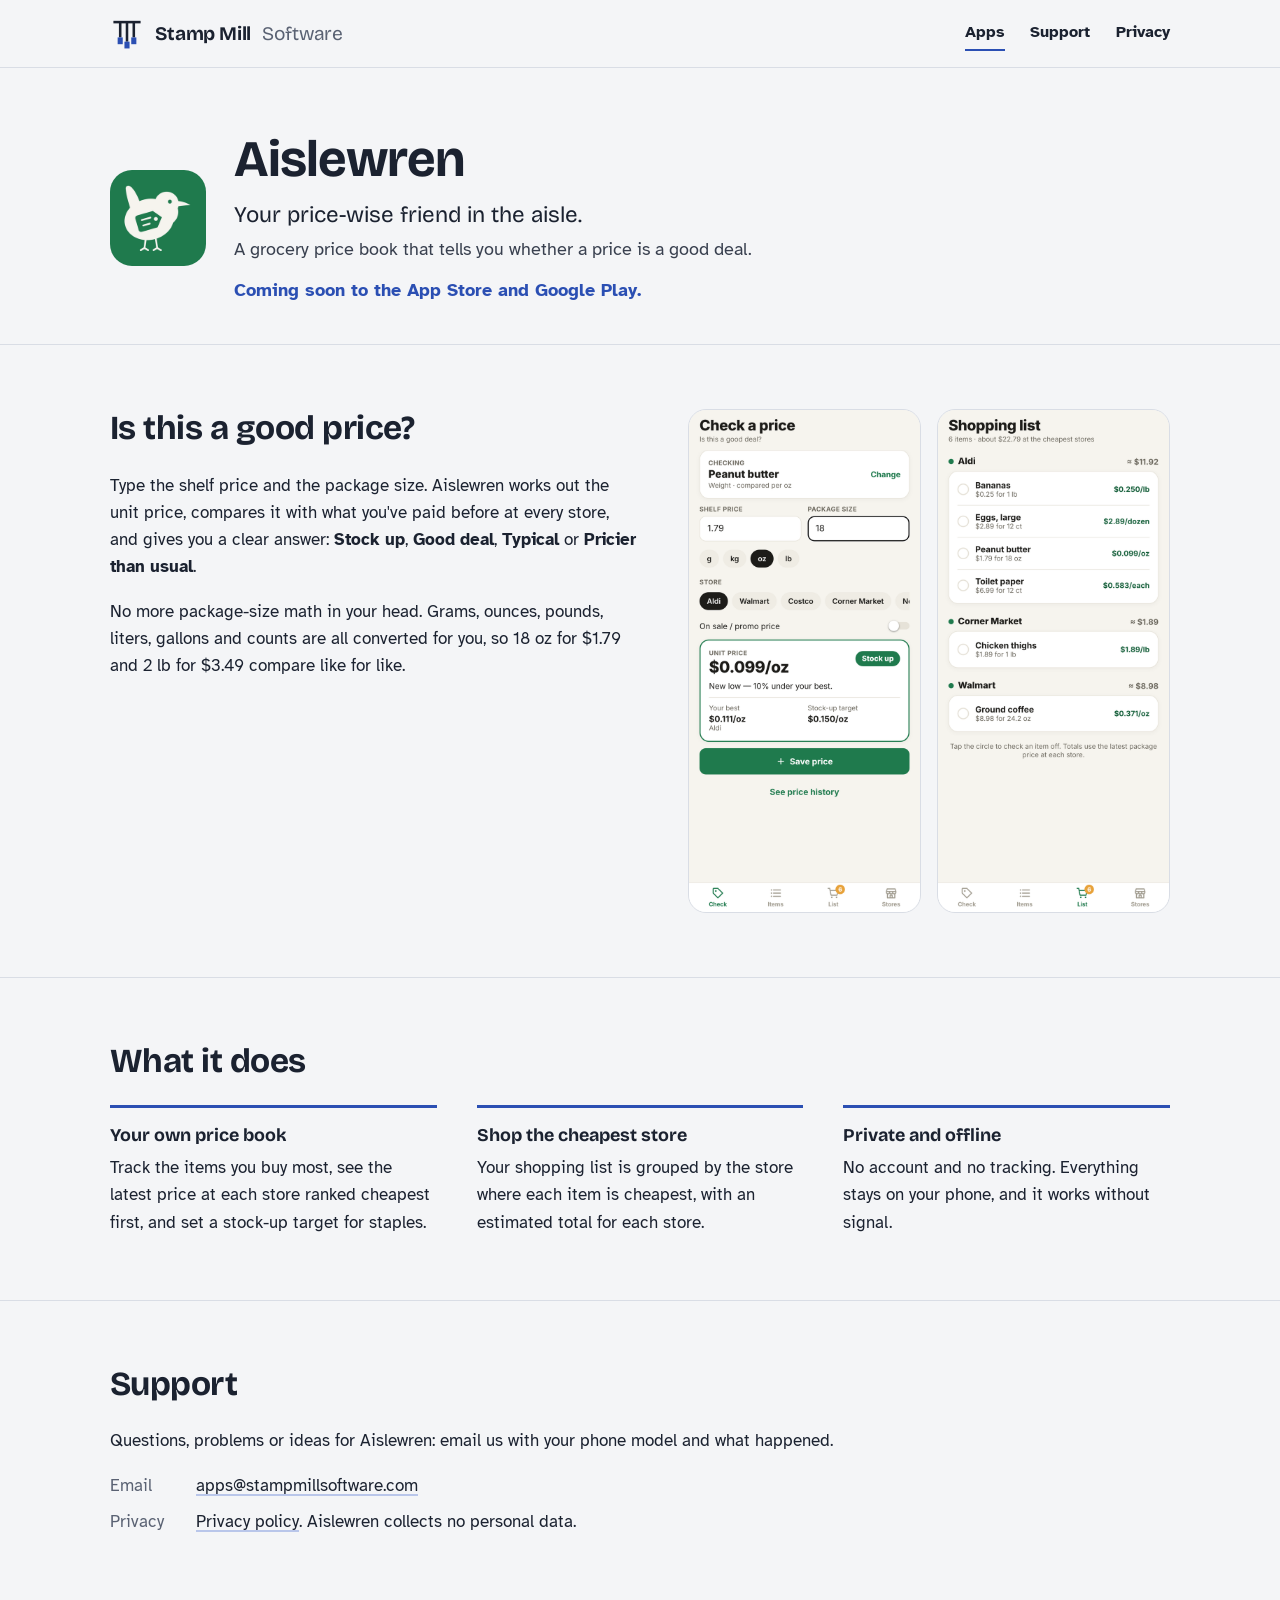
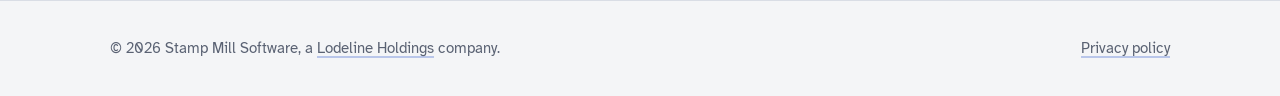
==== aislewren.html @ c4d5f84f "Stamp Mill Software site: home, Aislewren page, privacy policy Co-Authored-By: Claude Opus 5.5 <nore" ====
<!DOCTYPE html>
<html lang="en">
<head>
<meta charset="utf-8">
<meta name="viewport" content="width=device-width, initial-scale=1">
<title>Aislewren · Stamp Mill Software</title>
<meta name="description" content="Aislewren, your price-wise friend in the aisle: a private, offline grocery price book. Type the shelf price and size, and see in seconds whether it&#39;s a good deal.">
<link rel="icon" href="favicon.svg" type="image/svg+xml">
<link rel="preconnect" href="https://fonts.googleapis.com">
<link rel="preconnect" href="https://fonts.gstatic.com" crossorigin>
<link href="https://fonts.googleapis.com/css2?family=Atkinson+Hyperlegible:wght@400;700&family=Bricolage+Grotesque:opsz,wght@12..96,400;12..96,700&display=swap" rel="stylesheet">
<link rel="stylesheet" href="styles.css">
</head>
<body>
<header class="site-header">
  <div class="wrap">
    <a class="brand" href="/">
      <svg class="mark" viewBox="0 0 40 40" aria-hidden="true"><path class="frame" d="M4 6h32"/><line class="stem" x1="12" y1="6" x2="12" y2="24"/><line class="stem" x1="20" y1="6" x2="20" y2="29"/><line class="stem" x1="28" y1="6" x2="28" y2="24"/><rect class="shoe" x="9" y="24" width="6" height="8"/><rect class="shoe" x="17" y="29" width="6" height="8"/><rect class="shoe" x="25" y="24" width="6" height="8"/></svg>
      Stamp Mill <span>Software</span>
    </a>
    <nav class="site-nav" aria-label="Main">
      <a href="/#apps" aria-current="page">Apps</a>
      <a href="/#support">Support</a>
      <a href="privacy.html">Privacy</a>
    </nav>
  </div>
</header>

<main>
  <div class="page-head app-head">
    <div class="wrap">
      <img class="app-icon" src="aislewren-icon.png" width="96" height="96" alt="Aislewren app icon: a wren carrying a price tag">
      <div>
        <h1>Aislewren</h1>
        <p class="slogan">Your price-wise friend in the aisle.</p>
        <p>A grocery price book that tells you whether a price is a good deal.</p>
        <p class="status-line">Coming soon to the App Store and Google Play.</p>
      </div>
    </div>
  </div>

  <section>
    <div class="wrap app-intro">
      <div>
        <h2>Is this a good price?</h2>
        <p>Type the shelf price and the package size. Aislewren works out the unit price, compares it with what you've paid before at every store, and gives you a clear answer: <strong>Stock up</strong>, <strong>Good deal</strong>, <strong>Typical</strong> or <strong>Pricier than usual</strong>.</p>
        <p>No more package-size math in your head. Grams, ounces, pounds, liters, gallons and counts are all converted for you, so 18 oz for $1.79 and 2 lb for $3.49 compare like for like.</p>
      </div>
      <div class="phones">
        <img src="aislewren-check.png" width="330" height="717" alt="Aislewren checking a price for peanut butter: $0.099 per ounce, marked Stock up">
        <img src="aislewren-list.png" width="330" height="717" alt="Aislewren shopping list grouped by the store where each item is cheapest">
      </div>
    </div>
  </section>

  <section>
    <div class="wrap">
      <h2>What it does</h2>
      <div class="principles">
        <div>
          <h3>Your own price book</h3>
          <p>Track the items you buy most, see the latest price at each store ranked cheapest first, and set a stock-up target for staples.</p>
        </div>
        <div>
          <h3>Shop the cheapest store</h3>
          <p>Your shopping list is grouped by the store where each item is cheapest, with an estimated total for each store.</p>
        </div>
        <div>
          <h3>Private and offline</h3>
          <p>No account and no tracking. Everything stays on your phone, and it works without signal.</p>
        </div>
      </div>
    </div>
  </section>

  <section id="support" class="contact">
    <div class="wrap">
      <h2>Support</h2>
      <p>Questions, problems or ideas for Aislewren: email us with your phone model and what happened.</p>
      <dl>
        <dt>Email</dt>
        <dd><a href="mailto:apps@stampmillsoftware.com">apps@stampmillsoftware.com</a></dd>
        <dt>Privacy</dt>
        <dd><a href="privacy.html">Privacy policy</a>. Aislewren collects no personal data.</dd>
      </dl>
    </div>
  </section>
</main>

<footer class="site-footer">
  <div class="wrap">
    <span>© 2026 Stamp Mill Software, a <a href="https://lodelineholdings.com/">Lodeline Holdings</a> company.</span>
    <span><a href="privacy.html">Privacy policy</a></span>
  </div>
</footer>
</body>
</html>
---- styles.css ----
/* Stamp Mill Software: stamp-ink blue on mill paper */
:root {
  --paper: #f4f5f7;
  --rule: #d9dde5;
  --ink: #1b2230;
  --muted: #5a6273;
  --stamp: #2b4fb3;        /* accent: rubber-stamp ink */
  --stamp-pale: #b9c6ea;
  --measure: 66ch;
  --head: "Bricolage Grotesque", "Segoe UI", system-ui, sans-serif;
  --body: "Atkinson Hyperlegible", system-ui, sans-serif;
}

* { box-sizing: border-box; }
html { -webkit-text-size-adjust: 100%; }
body { margin: 0; background: var(--paper); color: var(--ink); font: 400 1.0625rem/1.6 var(--body); }

a { color: var(--ink); text-decoration-color: var(--stamp-pale); text-underline-offset: 3px; text-decoration-thickness: 2px; }
a:hover { text-decoration-color: var(--stamp); }
a:focus-visible { outline: 3px solid var(--stamp); outline-offset: 3px; border-radius: 3px; }

.wrap { width: min(1060px, 100% - 3rem); margin-inline: auto; }

/* Header */
.site-header { border-bottom: 1px solid var(--rule); }
.site-header .wrap { display: flex; align-items: center; justify-content: space-between; gap: 1rem 2rem; padding-block: 1rem; flex-wrap: wrap; }
.brand { display: inline-flex; align-items: center; gap: 0.7rem; text-decoration: none; font: 700 1.2rem/1 var(--head); letter-spacing: -0.01em; }
.brand svg { width: 34px; height: 34px; flex: none; }
.brand span { font-weight: 400; color: var(--muted); }
.site-nav { display: flex; gap: 0.5rem 1.6rem; flex-wrap: wrap; font-weight: 700; font-size: 0.98rem; }
.site-nav a { text-decoration: none; padding-block: 0.25rem; border-bottom: 2px solid transparent; }
.site-nav a:hover { border-bottom-color: var(--stamp-pale); }
.site-nav a[aria-current="page"] { border-bottom-color: var(--stamp); }

/* Mark */
.mark .frame { fill: none; stroke: currentColor; stroke-width: 3; }
.mark .stem { stroke: currentColor; stroke-width: 3; }
.mark .shoe { fill: var(--stamp); }

/* Hero */
.hero { border-bottom: 1px solid var(--rule); }
.hero .wrap { display: grid; grid-template-columns: 1.25fr 1fr; gap: 3rem; align-items: center; padding-block: 5rem 4.5rem; }
.hero h1 { font: 700 clamp(2.3rem, 5vw, 3.6rem)/1.05 var(--head); letter-spacing: -0.02em; margin: 0 0 1.2rem; }
.hero p { font-size: 1.18rem; color: #39404f; margin: 0; max-width: 44ch; }

/* The battery: the one memorable thing */
.battery { width: 100%; max-width: 380px; justify-self: end; color: var(--ink); }
.battery .beam { fill: none; stroke: currentColor; stroke-width: 4; }
.battery .stamp line { stroke: currentColor; stroke-width: 4; }
.battery .stamp rect { fill: var(--stamp); }
.battery .bed { fill: var(--stamp-pale); }
@media (prefers-reduced-motion: no-preference) {
  .battery .stamp { animation: drop 0.5s cubic-bezier(.6,0,.4,1) both; }
  .battery .stamp:nth-child(2) { animation-delay: 0.12s; }
  .battery .stamp:nth-child(3) { animation-delay: 0.24s; }
  .battery .stamp:nth-child(4) { animation-delay: 0.36s; }
  .battery .stamp:nth-child(5) { animation-delay: 0.48s; }
  @keyframes drop { from { transform: translateY(-34px); } to { transform: translateY(0); } }
}

/* Sections */
main section { padding-block: 4rem; }
main section + section { border-top: 1px solid var(--rule); }
h2 { font: 700 clamp(1.6rem, 3vw, 2.1rem)/1.15 var(--head); letter-spacing: -0.015em; margin: 0 0 1.5rem; }
h3 { font: 700 1.12rem/1.3 var(--head); margin: 0 0 0.45rem; }
p { max-width: var(--measure); }

.app-list { list-style: none; padding: 0; margin: 0; }
.app-card { display: grid; grid-template-columns: auto 1fr auto; gap: 1.5rem; align-items: center; padding: 1.5rem; border: 2px solid var(--ink); border-radius: 6px; text-decoration: none; background: #fff; }
.app-card:hover { border-color: var(--stamp); }
.app-card img { border-radius: 16px; }
.app-card strong { display: block; font: 700 1.3rem/1.2 var(--head); }
.app-card .tag { display: block; color: var(--muted); }
.app-card .status { font-weight: 700; color: var(--stamp); white-space: nowrap; }

.principles { display: grid; grid-template-columns: repeat(3, 1fr); gap: 2.5rem; }
.principles > div { border-top: 3px solid var(--stamp); padding-top: 1rem; }
.principles p { margin: 0; }

.contact dl { display: grid; grid-template-columns: max-content 1fr; gap: 0.6rem 2rem; margin: 0; }
.contact dt { color: var(--muted); }
.contact dd { margin: 0; }
.contact > .wrap > p { margin-top: 0; }

/* Inner pages */
.page-head { padding-block: 4rem 2.5rem; border-bottom: 1px solid var(--rule); }
.page-head h1 { font: 700 clamp(2.2rem, 4.5vw, 3.2rem)/1.08 var(--head); letter-spacing: -0.02em; margin: 0 0 0.8rem; }
.page-head p { font-size: 1.12rem; margin: 0; color: #39404f; }
.app-head .wrap { display: flex; gap: 1.75rem; align-items: center; }
.app-icon { border-radius: 22px; flex: none; }
.slogan { font: 400 1.4rem/1.3 var(--head) !important; color: var(--ink) !important; margin: 0 0 0.35rem !important; }
.status-line { margin-top: 0.75rem !important; font-weight: 700; color: var(--stamp) !important; }
.app-intro { display: grid; grid-template-columns: 1.1fr 1fr; gap: 3rem; align-items: start; }
.phones { display: grid; grid-template-columns: 1fr 1fr; gap: 1rem; }
.phones img { width: 100%; height: auto; border-radius: 18px; border: 1px solid var(--rule); }

.policy { max-width: var(--measure); }
.policy h2 { font-size: 1.45rem; margin: 2.4rem 0 0.7rem; }
.policy ul { padding-left: 1.2rem; }
.effective { color: var(--muted); font-size: 0.95rem; }

/* Footer */
.site-footer { border-top: 1px solid var(--rule); padding-block: 2.25rem; font-size: 0.92rem; color: var(--muted); }
.site-footer .wrap { display: flex; justify-content: space-between; gap: 1rem 1.5rem; flex-wrap: wrap; }
.site-footer a { color: var(--muted); }

@media (max-width: 760px) {
  .hero .wrap, .principles, .app-intro { grid-template-columns: 1fr; }
  .hero .wrap { padding-block: 3.5rem; gap: 2rem; }
  .battery { justify-self: start; max-width: 260px; }
  .app-card { grid-template-columns: auto 1fr; }
  .app-card .status { grid-column: 2; }
  .app-head .wrap { align-items: flex-start; }
  main section { padding-block: 3rem; }
}
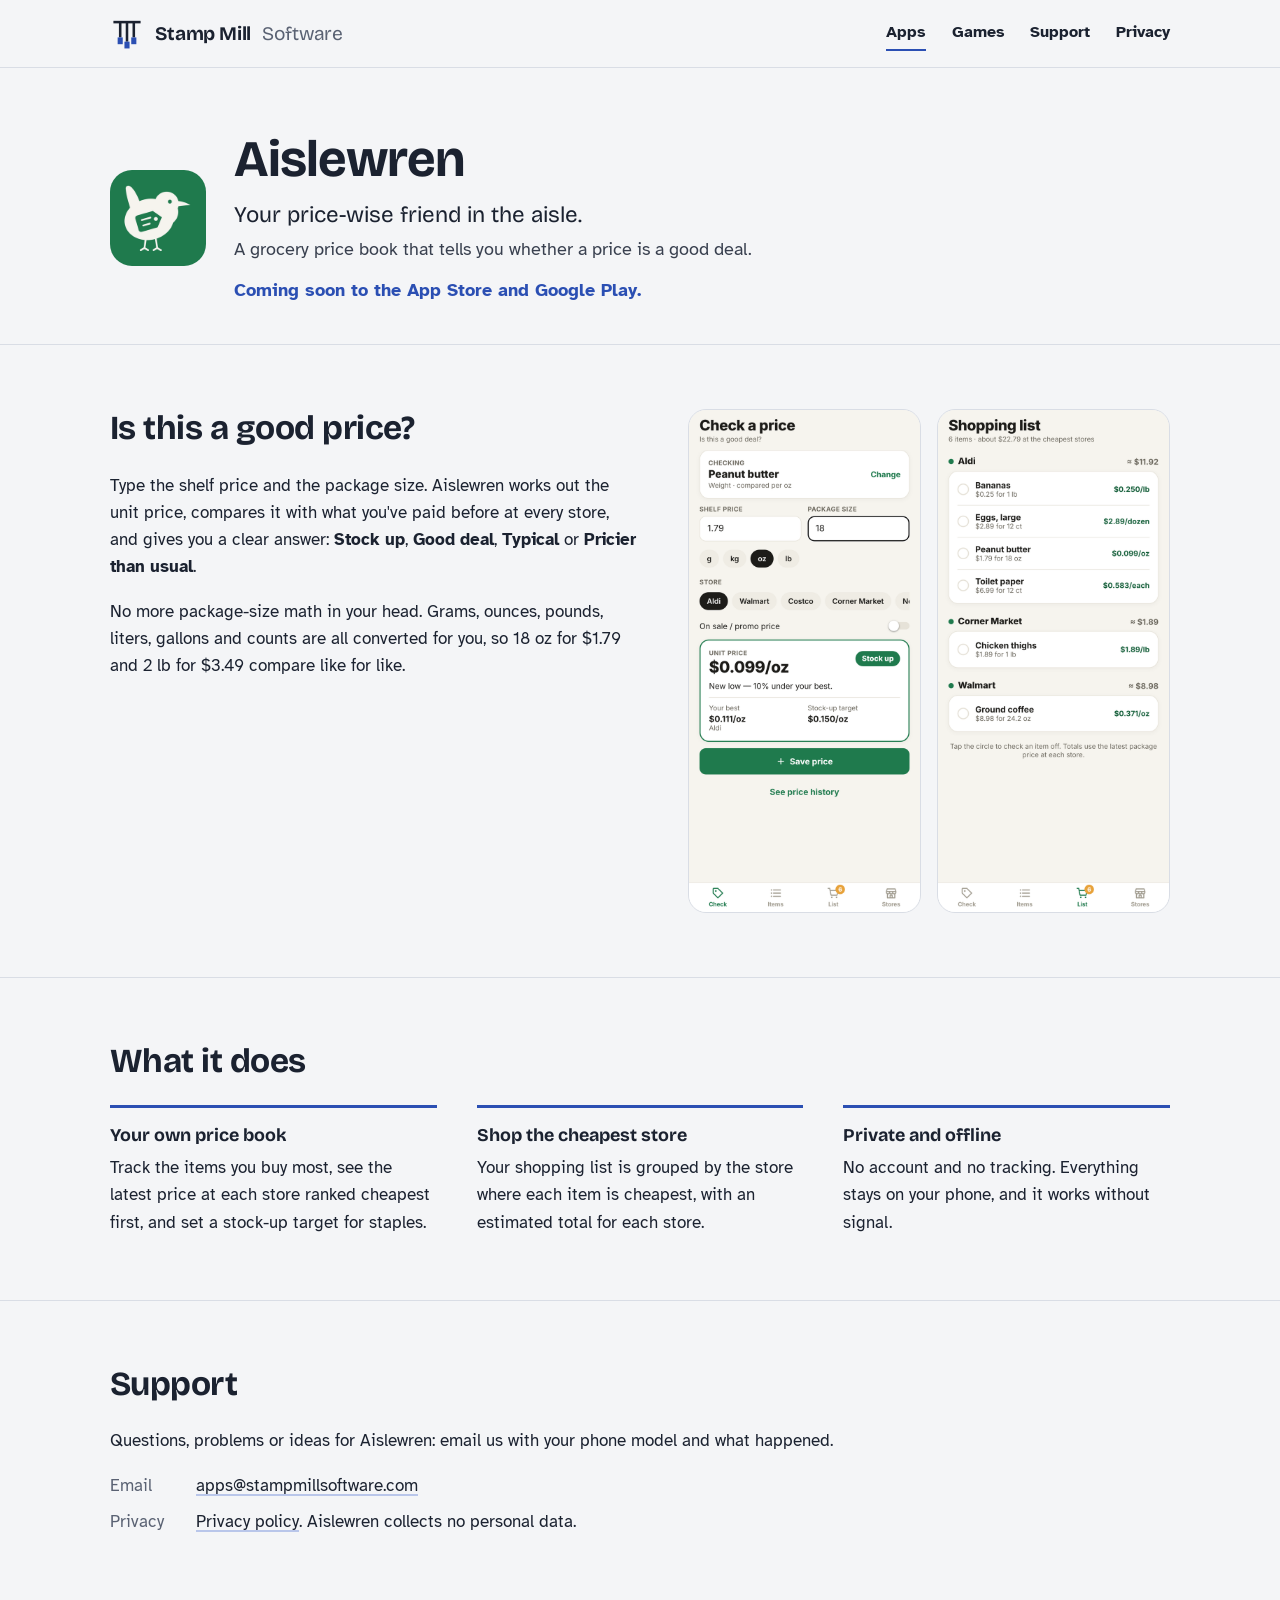
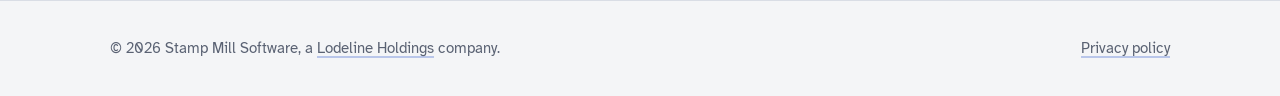
==== commit 6d98b5ed: "Add Games nav link to Aislewren page Co-Authored-By: Claude Sonnet 5.5 <noreply@anthropic.com> Claud" ====
--- a/aislewren.html
+++ b/aislewren.html
@@ -20,6 +20,7 @@
     </a>
     <nav class="site-nav" aria-label="Main">
       <a href="/#apps" aria-current="page">Apps</a>
+      <a href="/#games">Games</a>
       <a href="/#support">Support</a>
       <a href="privacy.html">Privacy</a>
     </nav>
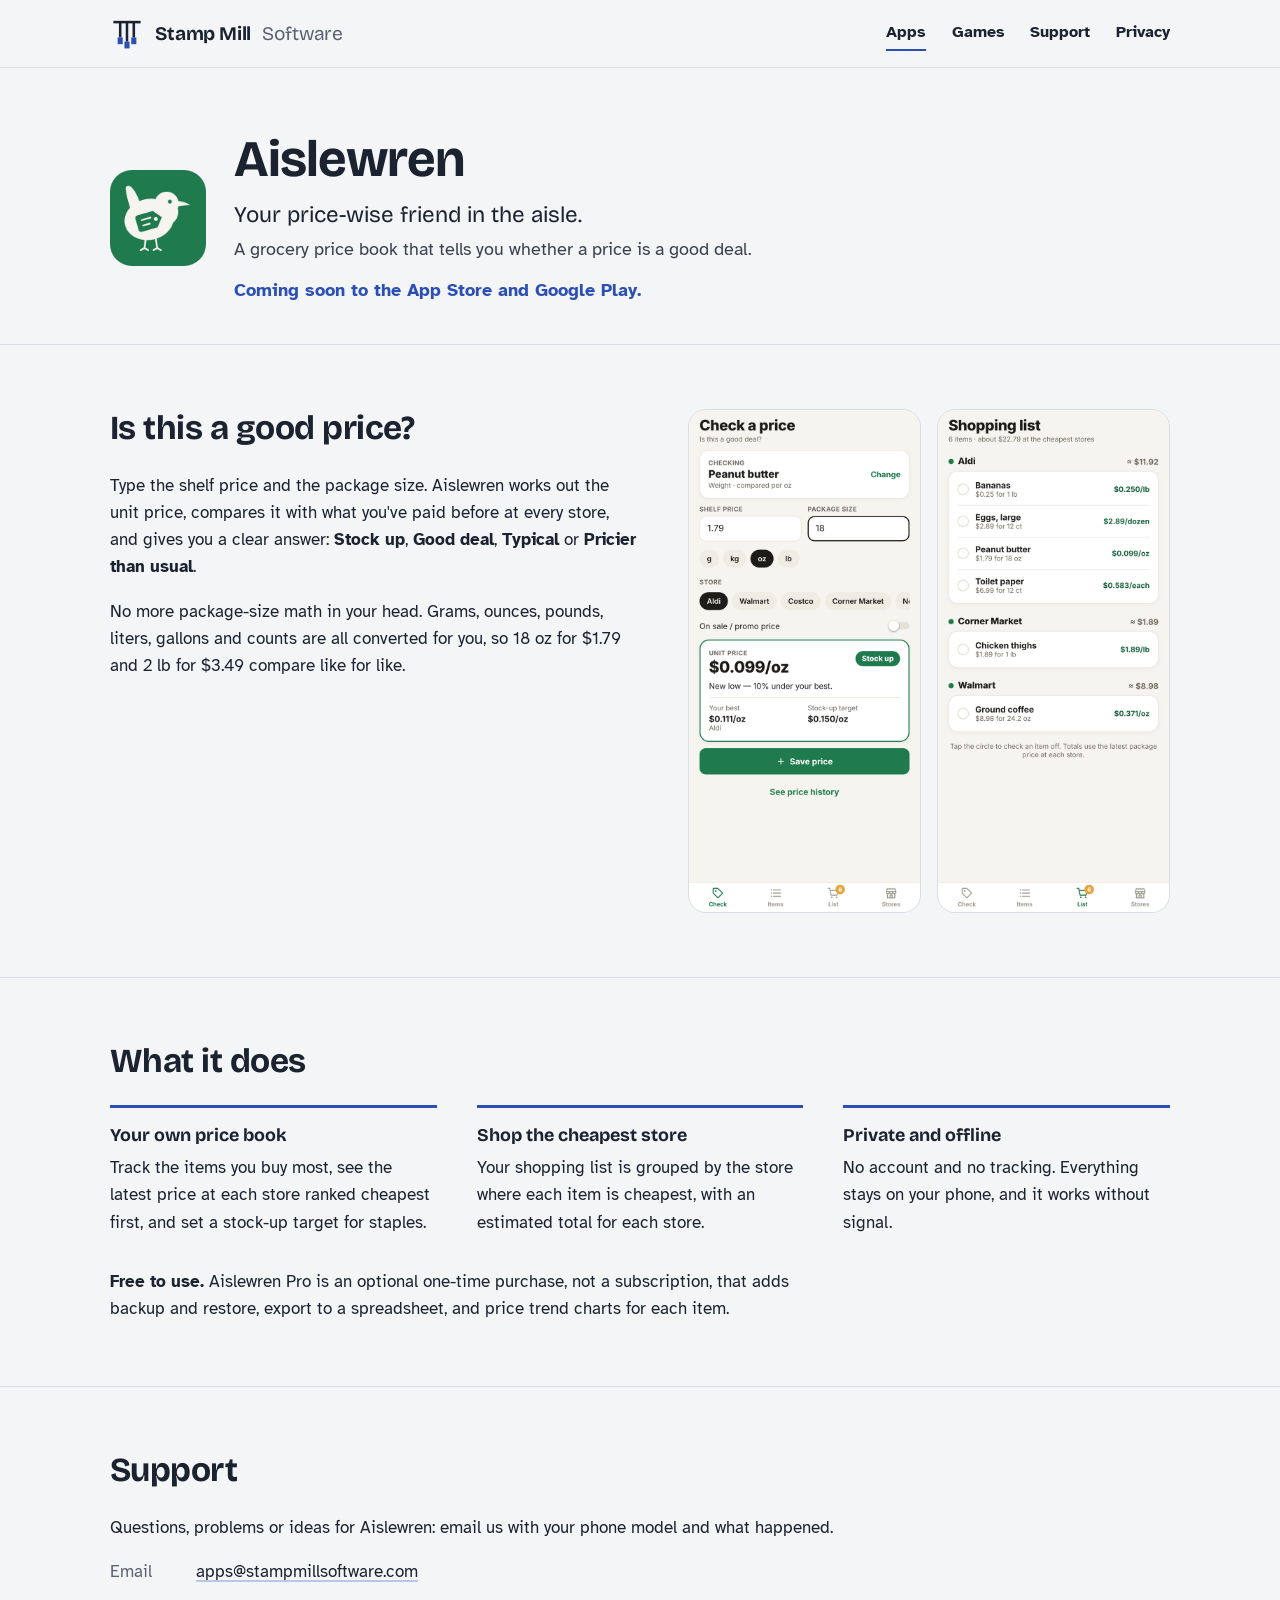
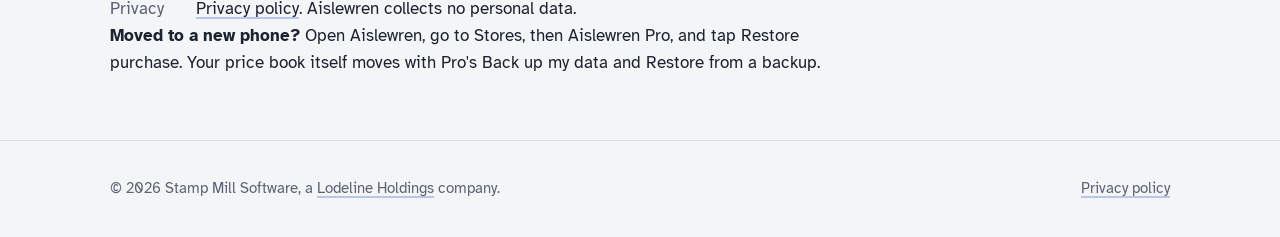
==== commit be34baa0: "Aislewren page: mention the optional Pro upgrade and how to restore it Co-Authored-By: Claude Opus 5" ====
--- a/aislewren.html
+++ b/aislewren.html
@@ -6,9 +6,7 @@
 <title>Aislewren · Stamp Mill Software</title>
 <meta name="description" content="Aislewren, your price-wise friend in the aisle: a private, offline grocery price book. Type the shelf price and size, and see in seconds whether it&#39;s a good deal.">
 <link rel="icon" href="favicon.svg" type="image/svg+xml">
-<link rel="preconnect" href="https://fonts.googleapis.com">
-<link rel="preconnect" href="https://fonts.gstatic.com" crossorigin>
-<link href="https://fonts.googleapis.com/css2?family=Atkinson+Hyperlegible:wght@400;700&family=Bricolage+Grotesque:opsz,wght@12..96,400;12..96,700&display=swap" rel="stylesheet">
+<link rel="stylesheet" href="/fonts.css">
 <link rel="stylesheet" href="styles.css">
 </head>
 <body>
@@ -71,6 +69,7 @@
           <p>No account and no tracking. Everything stays on your phone, and it works without signal.</p>
         </div>
       </div>
+      <p class="pro-note"><strong>Free to use.</strong> Aislewren Pro is an optional one-time purchase, not a subscription, that adds backup and restore, export to a spreadsheet, and price trend charts for each item.</p>
     </div>
   </section>
 
@@ -84,6 +83,7 @@
         <dt>Privacy</dt>
         <dd><a href="privacy.html">Privacy policy</a>. Aislewren collects no personal data.</dd>
       </dl>
+      <p class="pro-note"><strong>Moved to a new phone?</strong> Open Aislewren, go to Stores, then Aislewren Pro, and tap Restore purchase. Your price book itself moves with Pro's Back up my data and Restore from a backup.</p>
     </div>
   </section>
 </main>
--- a/fonts.css
+++ b/fonts.css
@@ -0,0 +1,55 @@
+/* Self-hosted fonts (from Fontsource, SIL Open Font License), so pages make no requests to Google. */
+/* Atkinson Hyperlegible 400.css latin-ext */
+@font-face {
+  font-family: 'Atkinson Hyperlegible';
+  font-style: normal;
+  font-display: swap;
+  font-weight: 400;
+  src: url(fonts/atkinson-hyperlegible-latin-ext-400-normal.woff2) format('woff2');
+  unicode-range: U+0100-02BA,U+02BD-02C5,U+02C7-02CC,U+02CE-02D7,U+02DD-02FF,U+0304,U+0308,U+0329,U+1D00-1DBF,U+1E00-1E9F,U+1EF2-1EFF,U+2020,U+20A0-20AB,U+20AD-20C0,U+2113,U+2C60-2C7F,U+A720-A7FF;
+}
+/* Atkinson Hyperlegible 400.css latin */
+@font-face {
+  font-family: 'Atkinson Hyperlegible';
+  font-style: normal;
+  font-display: swap;
+  font-weight: 400;
+  src: url(fonts/atkinson-hyperlegible-latin-400-normal.woff2) format('woff2');
+  unicode-range: U+0000-00FF,U+0131,U+0152-0153,U+02BB-02BC,U+02C6,U+02DA,U+02DC,U+0304,U+0308,U+0329,U+2000-206F,U+20AC,U+2122,U+2191,U+2193,U+2212,U+2215,U+FEFF,U+FFFD;
+}
+/* Atkinson Hyperlegible 700.css latin-ext */
+@font-face {
+  font-family: 'Atkinson Hyperlegible';
+  font-style: normal;
+  font-display: swap;
+  font-weight: 700;
+  src: url(fonts/atkinson-hyperlegible-latin-ext-700-normal.woff2) format('woff2');
+  unicode-range: U+0100-02BA,U+02BD-02C5,U+02C7-02CC,U+02CE-02D7,U+02DD-02FF,U+0304,U+0308,U+0329,U+1D00-1DBF,U+1E00-1E9F,U+1EF2-1EFF,U+2020,U+20A0-20AB,U+20AD-20C0,U+2113,U+2C60-2C7F,U+A720-A7FF;
+}
+/* Atkinson Hyperlegible 700.css latin */
+@font-face {
+  font-family: 'Atkinson Hyperlegible';
+  font-style: normal;
+  font-display: swap;
+  font-weight: 700;
+  src: url(fonts/atkinson-hyperlegible-latin-700-normal.woff2) format('woff2');
+  unicode-range: U+0000-00FF,U+0131,U+0152-0153,U+02BB-02BC,U+02C6,U+02DA,U+02DC,U+0304,U+0308,U+0329,U+2000-206F,U+20AC,U+2122,U+2191,U+2193,U+2212,U+2215,U+FEFF,U+FFFD;
+}
+/* Bricolage Grotesque opsz.css latin-ext */
+@font-face {
+  font-family: 'Bricolage Grotesque';
+  font-style: normal;
+  font-display: swap;
+  font-weight: 200 800;
+  src: url(fonts/bricolage-grotesque-latin-ext-opsz-normal.woff2) format('woff2');
+  unicode-range: U+0100-02BA,U+02BD-02C5,U+02C7-02CC,U+02CE-02D7,U+02DD-02FF,U+0304,U+0308,U+0329,U+1D00-1DBF,U+1E00-1E9F,U+1EF2-1EFF,U+2020,U+20A0-20AB,U+20AD-20C0,U+2113,U+2C60-2C7F,U+A720-A7FF;
+}
+/* Bricolage Grotesque opsz.css latin */
+@font-face {
+  font-family: 'Bricolage Grotesque';
+  font-style: normal;
+  font-display: swap;
+  font-weight: 200 800;
+  src: url(fonts/bricolage-grotesque-latin-opsz-normal.woff2) format('woff2');
+  unicode-range: U+0000-00FF,U+0131,U+0152-0153,U+02BB-02BC,U+02C6,U+02DA,U+02DC,U+0304,U+0308,U+0329,U+2000-206F,U+20AC,U+2122,U+2191,U+2193,U+2212,U+2215,U+FEFF,U+FFFD;
+}
--- a/styles.css
+++ b/styles.css
@@ -76,6 +76,7 @@
 .principles { display: grid; grid-template-columns: repeat(3, 1fr); gap: 2.5rem; }
 .principles > div { border-top: 3px solid var(--stamp); padding-top: 1rem; }
 .principles p { margin: 0; }
+.pro-note { margin: 2rem 0 0; max-width: 46rem; }
 
 .contact dl { display: grid; grid-template-columns: max-content 1fr; gap: 0.6rem 2rem; margin: 0; }
 .contact dt { color: var(--muted); }
